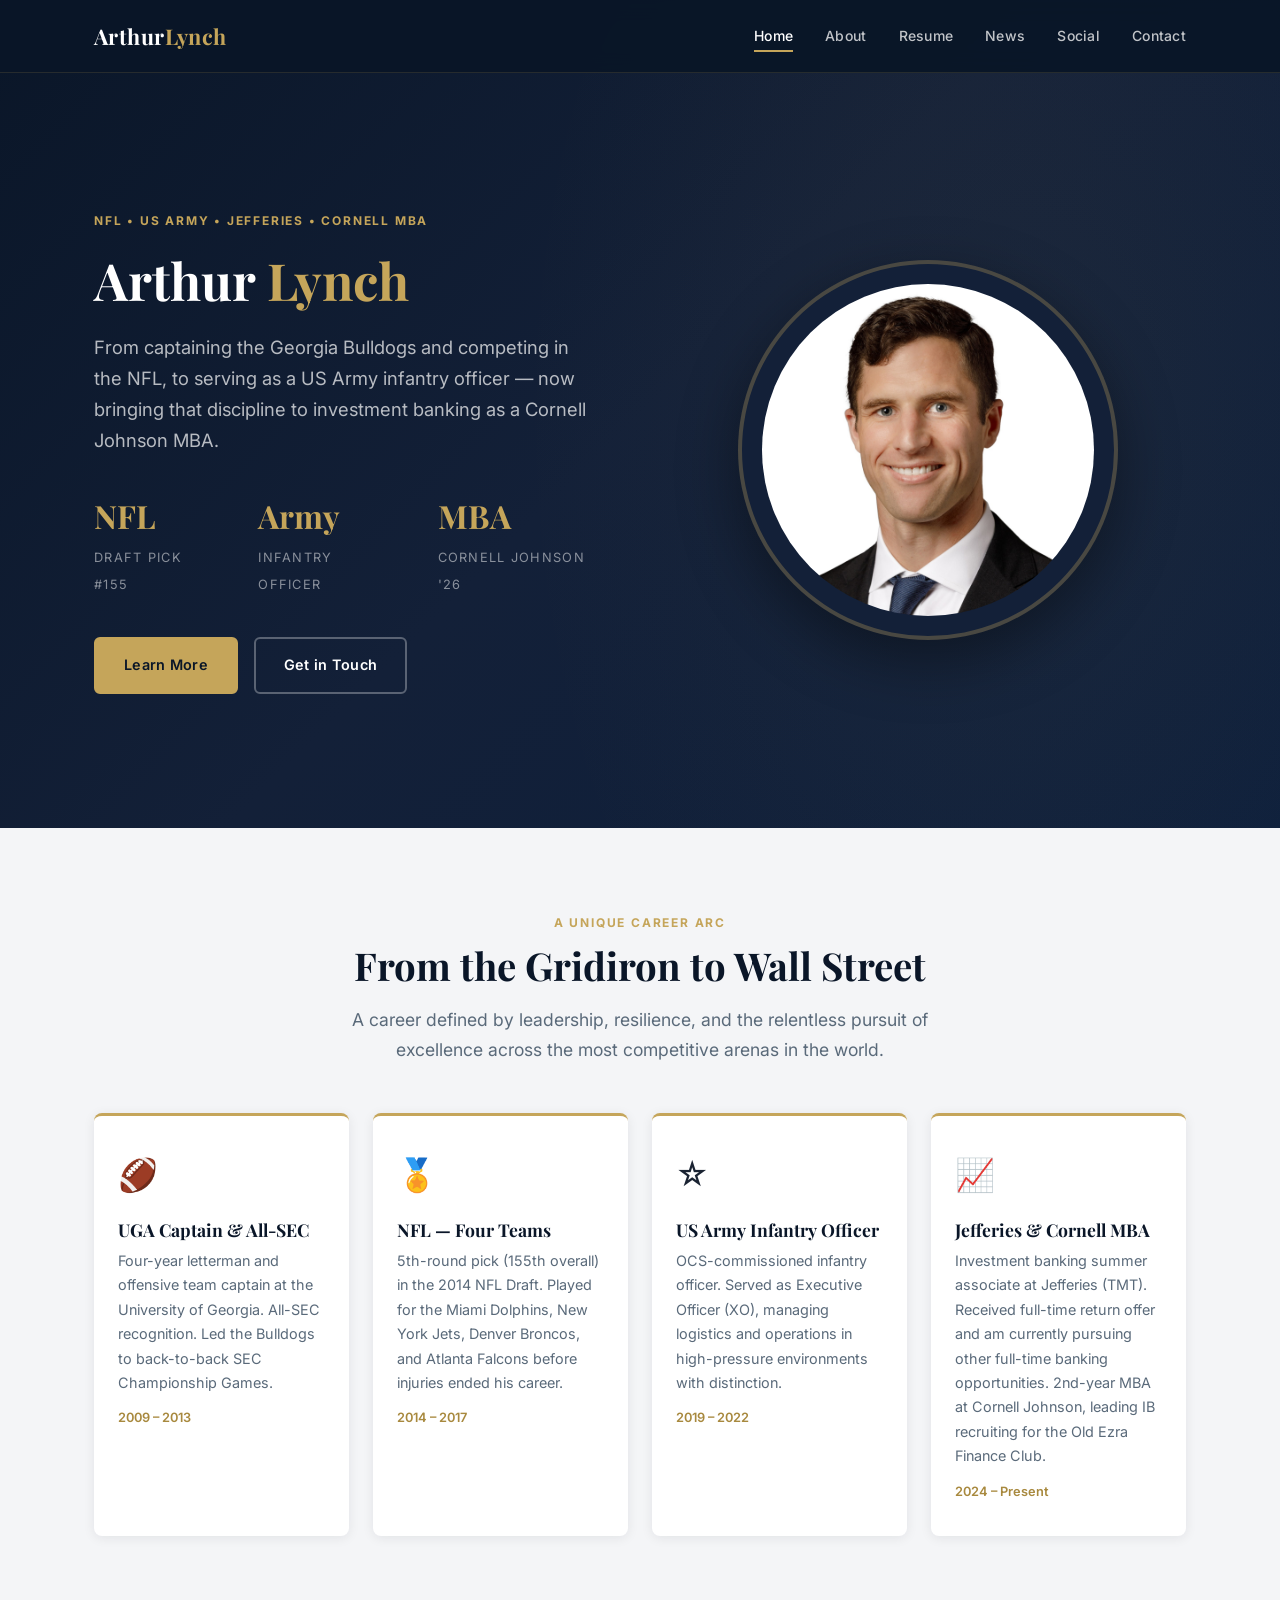
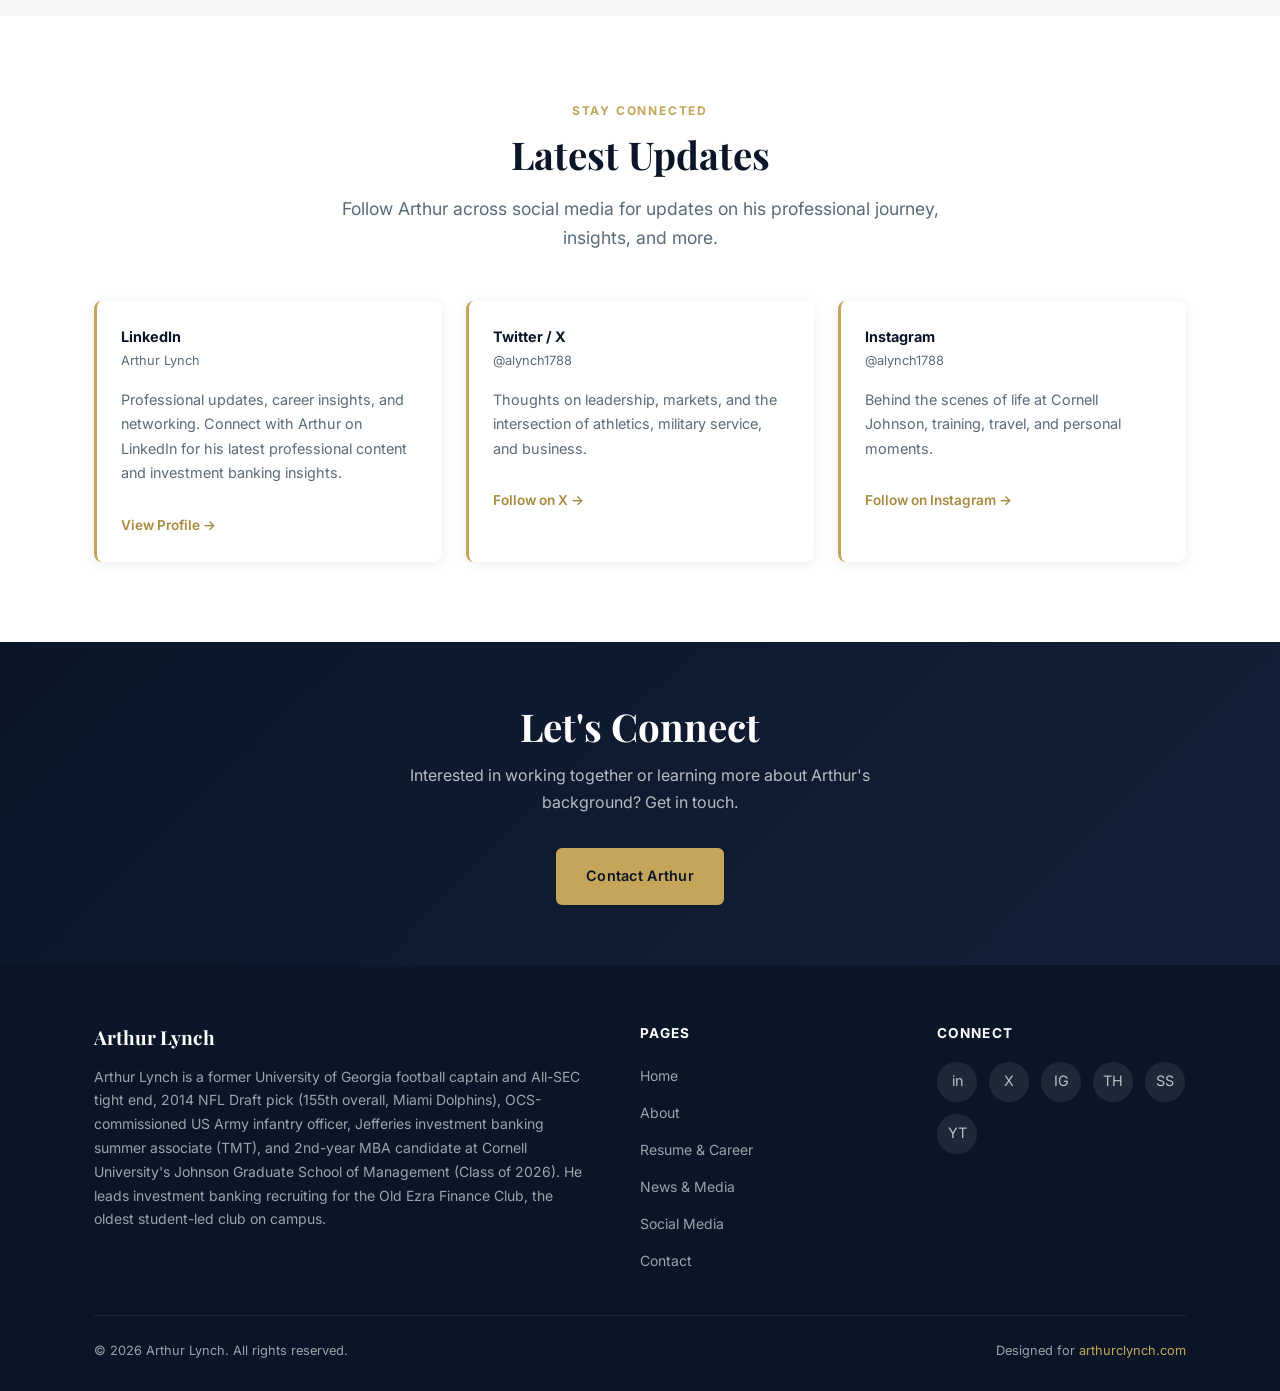
==== index.html @ 010bd0a8 "Update index.html" ====
<!DOCTYPE html>
<html lang="en">
<head>
  <meta charset="UTF-8">
  <meta name="viewport" content="width=device-width, initial-scale=1.0">
  <title>Arthur Lynch — NFL Veteran, US Army Officer, Cornell MBA, Investment Banking</title>
  <meta name="description" content="Arthur Lynch is a former NFL tight end (Dolphins, Jets, Broncos, Falcons), OCS-commissioned US Army infantry officer, Jefferies investment banking associate, and Cornell Johnson MBA (Class of 2026). Explore his career from the SEC to Wall Street.">
  <meta name="keywords" content="Arthur Lynch, Cornell MBA, NFL, Miami Dolphins, Army officer, investment banking, Jefferies, University of Georgia, finance professional, private equity, SEC football">
  <link rel="canonical" href="https://www.arthurclynch.com/">

  <!-- Open Graph -->
  <meta property="og:type" content="website">
  <meta property="og:title" content="Arthur Lynch — NFL Veteran, Army Officer, Cornell MBA, Investment Banking">
  <meta property="og:description" content="Former NFL tight end, US Army infantry officer, Jefferies IB summer associate, and Cornell Johnson MBA candidate. A career defined by leadership, discipline, and relentless drive.">
  <meta property="og:url" content="https://www.arthurclynch.com/">
  <meta property="og:site_name" content="Arthur Lynch">
  <meta property="og:image" content="https://www.arthurclynch.com/images/arthur-lynch-og.jpg">

  <!-- Twitter Card -->
  <meta name="twitter:card" content="summary_large_image">
  <meta name="twitter:site" content="@alynch1788">
  <meta name="twitter:title" content="Arthur Lynch — NFL Veteran, Army Officer, Cornell MBA">
  <meta name="twitter:description" content="Former NFL tight end, US Army infantry officer, and Cornell Johnson MBA candidate.">
  <meta name="twitter:image" content="https://www.arthurclynch.com/images/arthur-lynch-og.jpg">

  <!-- Fonts -->
  <link rel="preconnect" href="https://fonts.googleapis.com">
  <link rel="preconnect" href="https://fonts.gstatic.com" crossorigin>
  <link href="https://fonts.googleapis.com/css2?family=Inter:wght@400;500;600;700&family=Playfair+Display:wght@700&display=swap" rel="stylesheet">

  <link rel="stylesheet" href="css/style.css">

  <!-- Google Analytics (GA4) — Replace G-3816ZEQ27B with actual ID once domain is live -->
  <script async src="https://www.googletagmanager.com/gtag/js?id=G-3816ZEQ27B"></script>
  <script>
    window.dataLayer = window.dataLayer || [];
    function gtag(){dataLayer.push(arguments);}
    gtag('js', new Date());
    gtag('config', 'G-3816ZEQ27B');
  </script>

  <!-- JSON-LD Person Schema -->
  <script type="application/ld+json">
  {
    "@context": "https://schema.org",
    "@type": "Person",
    "name": "Arthur Lynch",
    "url": "https://www.arthurclynch.com",
    "image": "https://www.arthurclynch.com/images/arthur-lynch-headshot.jpg",
    "jobTitle": "Investment Banking Associate, Cornell MBA Candidate",
    "worksFor": {
      "@type": "EducationalOrganization",
      "name": "Cornell University, Johnson Graduate School of Management"
    },
    "alumniOf": [
      {
        "@type": "EducationalOrganization",
        "name": "University of Georgia"
      },
      {
        "@type": "EducationalOrganization",
        "name": "Cornell University, Johnson Graduate School of Management"
      }
    ],
    "description": "Former NFL tight end (Miami Dolphins, New York Jets, Denver Broncos, Atlanta Falcons), OCS-commissioned US Army infantry officer, Jefferies investment banking summer associate, and Cornell Johnson MBA candidate (Class of 2026).",
    "sameAs": [
      "https://www.linkedin.com/in/arthurclynch/",
      "https://x.com/alynch1788",
      "https://www.instagram.com/alynch1788/",
      "https://www.threads.net/@alynch1788",
      "https://substack.com/@arthurlynch",
      "https://medium.com/@arthurlynch",
      "https://www.youtube.com/@arthurlynch3639",
      "https://github.com/lynch-c-arthur",
      "https://about.me/arthurlynch",
      "https://www.reddit.com/user/arthurlynch_"
    ],
    "knowsAbout": ["Investment Banking", "Private Equity", "Leveraged Finance", "TMT", "Leadership", "Finance", "Football", "Military Service"]
  }
  </script>
</head>
<body>

  <!-- Header -->
  <header class="site-header" role="banner">
    <div class="container header-inner">
      <a href="index.html" class="logo" aria-label="Arthur Lynch Home">Arthur<span>Lynch</span></a>
      <nav aria-label="Primary navigation">
        <button class="menu-toggle" aria-label="Toggle menu" aria-expanded="false">
          <span></span><span></span><span></span>
        </button>
        <div class="nav-links">
          <a href="index.html" class="active">Home</a>
          <a href="about.html">About</a>
          <a href="career.html">Resume</a>
          <a href="news.html">News</a>
          <a href="social.html">Social</a>
          <a href="contact.html">Contact</a>
        </div>
      </nav>
    </div>
  </header>

  <!-- Hero Section -->
  <section class="hero" id="hero">
    <div class="container hero-inner">
      <div class="hero-content">
        <span class="section-label">NFL &bull; US Army &bull; Jefferies &bull; Cornell MBA</span>
        <h1>Arthur <span class="highlight">Lynch</span></h1>
        <p class="hero-tagline">From captaining the Georgia Bulldogs and competing in the NFL, to serving as a US Army infantry officer — now bringing that discipline to investment banking as a Cornell Johnson MBA.</p>
        <div class="hero-stats">
          <div>
            <span class="hero-stat-number">NFL</span>
            <span class="hero-stat-label">Draft Pick #155</span>
          </div>
          <div>
            <span class="hero-stat-number">Army</span>
            <span class="hero-stat-label">Infantry Officer</span>
          </div>
          <div>
            <span class="hero-stat-number">MBA</span>
            <span class="hero-stat-label">Cornell Johnson '26</span>
          </div>
        </div>
        <div class="hero-cta">
          <a href="about.html" class="btn btn-primary">Learn More</a>
          <a href="contact.html" class="btn btn-outline">Get in Touch</a>
        </div>
      </div>
      <div class="hero-image-wrapper">
        <img class="hero-headshot" src="images/arthur-lynch-headshot.jpg" alt="Arthur Lynch — NFL veteran, US Army officer, Cornell MBA candidate, investment banking professional" width="380" height="380" loading="eager">
      </div>
    </div>
  </section>

  <!-- Career Arc Section -->
  <section class="section section-alt lazy-section" id="career-arc">
    <div class="container">
      <div class="section-header">
        <span class="section-label">A Unique Career Arc</span>
        <h2 class="section-title">From the Gridiron to Wall Street</h2>
        <p class="section-subtitle">A career defined by leadership, resilience, and the relentless pursuit of excellence across the most competitive arenas in the world.</p>
      </div>
      <div class="career-arc-grid">
        <div class="career-card">
          <div class="career-card-icon" aria-hidden="true">&#127944;</div>
          <h3>UGA Captain &amp; All-SEC</h3>
          <p>Four-year letterman and offensive team captain at the University of Georgia. All-SEC recognition. Led the Bulldogs to back-to-back SEC Championship Games.</p>
          <span class="year">2009 – 2013</span>
        </div>
        <div class="career-card">
          <div class="career-card-icon" aria-hidden="true">&#127941;</div>
          <h3>NFL — Four Teams</h3>
          <p>5th-round pick (155th overall) in the 2014 NFL Draft. Played for the Miami Dolphins, New York Jets, Denver Broncos, and Atlanta Falcons before injuries ended his career.</p>
          <span class="year">2014 – 2017</span>
        </div>
        <div class="career-card">
          <div class="career-card-icon" aria-hidden="true">&#9734;</div>
          <h3>US Army Infantry Officer</h3>
          <p>OCS-commissioned infantry officer. Served as Executive Officer (XO), managing logistics and operations in high-pressure environments with distinction.</p>
          <span class="year">2019 – 2022</span>
        </div>
        <div class="career-card">
          <div class="career-card-icon" aria-hidden="true">&#128200;</div>
          <h3>Jefferies &amp; Cornell MBA</h3>
          <p>Investment banking summer associate at Jefferies (TMT). Received full-time return offer and am currently pursuing other full-time banking opportunities. 2nd-year MBA at Cornell Johnson, leading IB recruiting for the Old Ezra Finance Club.</p>
          <span class="year">2024 – Present</span>
        </div>
      </div>
    </div>
  </section>

  <!-- Social Feed Section -->
  <section class="section lazy-section" id="social-feed">
    <div class="container">
      <div class="section-header">
        <span class="section-label">Stay Connected</span>
        <h2 class="section-title">Latest Updates</h2>
        <p class="section-subtitle">Follow Arthur across social media for updates on his professional journey, insights, and more.</p>
      </div>
      <div class="social-feed-grid">
        <div class="social-card">
          <div class="social-card-header">
            <div>
              <div class="social-card-platform">LinkedIn</div>
              <div class="social-card-handle">Arthur Lynch</div>
            </div>
          </div>
          <p>Professional updates, career insights, and networking. Connect with Arthur on LinkedIn for his latest professional content and investment banking insights.</p>
          <a href="https://www.linkedin.com/in/arthurclynch/" class="follow-link" target="_blank" rel="noopener noreferrer">View Profile &rarr;</a>
        </div>
        <div class="social-card">
          <div class="social-card-header">
            <div>
              <div class="social-card-platform">Twitter / X</div>
              <div class="social-card-handle">@alynch1788</div>
            </div>
          </div>
          <p>Thoughts on leadership, markets, and the intersection of athletics, military service, and business.</p>
          <a href="https://x.com/alynch1788" class="follow-link" target="_blank" rel="noopener noreferrer">Follow on X &rarr;</a>
        </div>
        <div class="social-card">
          <div class="social-card-header">
            <div>
              <div class="social-card-platform">Instagram</div>
              <div class="social-card-handle">@alynch1788</div>
            </div>
          </div>
          <p>Behind the scenes of life at Cornell Johnson, training, travel, and personal moments.</p>
          <a href="https://www.instagram.com/alynch1788/" class="follow-link" target="_blank" rel="noopener noreferrer">Follow on Instagram &rarr;</a>
        </div>
      </div>
    </div>
  </section>

  <!-- CTA Banner -->
  <section class="cta-banner lazy-section">
    <div class="container">
      <h2>Let's Connect</h2>
      <p>Interested in working together or learning more about Arthur's background? Get in touch.</p>
      <a href="contact.html" class="btn btn-primary">Contact Arthur</a>
    </div>
  </section>

  <!-- Footer -->
  <footer class="site-footer" role="contentinfo">
    <div class="container">
      <div class="footer-inner">
        <div class="footer-bio">
          <h3>Arthur Lynch</h3>
          <p>Arthur Lynch is a former University of Georgia football captain and All-SEC tight end, 2014 NFL Draft pick (155th overall, Miami Dolphins), OCS-commissioned US Army infantry officer, Jefferies investment banking summer associate (TMT), and 2nd-year MBA candidate at Cornell University's Johnson Graduate School of Management (Class of 2026). He leads investment banking recruiting for the Old Ezra Finance Club, the oldest student-led club on campus.</p>
        </div>
        <div class="footer-links">
          <h4>Pages</h4>
          <ul>
            <li><a href="index.html">Home</a></li>
            <li><a href="about.html">About</a></li>
            <li><a href="career.html">Resume &amp; Career</a></li>
            <li><a href="news.html">News &amp; Media</a></li>
            <li><a href="social.html">Social Media</a></li>
            <li><a href="contact.html">Contact</a></li>
          </ul>
        </div>
        <div class="footer-social">
          <h4>Connect</h4>
          <div class="social-icons">
            <a href="https://www.linkedin.com/in/arthurclynch/" class="social-icon" aria-label="LinkedIn" target="_blank" rel="noopener noreferrer">in</a>
            <a href="https://x.com/alynch1788" class="social-icon" aria-label="Twitter / X" target="_blank" rel="noopener noreferrer">X</a>
            <a href="https://www.instagram.com/alynch1788/" class="social-icon" aria-label="Instagram" target="_blank" rel="noopener noreferrer">IG</a>
            <a href="https://www.threads.net/@alynch1788" class="social-icon" aria-label="Threads" target="_blank" rel="noopener noreferrer">TH</a>
            <a href="https://substack.com/@arthurlynch" class="social-icon" aria-label="Substack" target="_blank" rel="noopener noreferrer">SS</a>
            <a href="https://www.youtube.com/@arthurlynch3639" class="social-icon" aria-label="YouTube" target="_blank" rel="noopener noreferrer">YT</a>
          </div>
        </div>
      </div>
      <div class="footer-bottom">
        <span>&copy; 2026 Arthur Lynch. All rights reserved.</span>
        <span>Designed for <a href="https://www.arthurclynch.com" style="color:var(--gold)">arthurclynch.com</a></span>
      </div>
    </div>
  </footer>

  <script src="js/main.js" defer></script>
</body>
</html>
---- css/style.css ----
/* ============================================
   Arthur Lynch — Personal Brand Website
   Color Palette: Navy (#0A1628), White (#FFFFFF),
   Gold (#C5A55A), Slate (#3A4A5C), Light Gray (#F4F5F7)
   ============================================ */

/* --- Reset & Base --- */
*, *::before, *::after { box-sizing: border-box; margin: 0; padding: 0; }

:root {
  --navy: #0A1628;
  --navy-light: #132038;
  --white: #FFFFFF;
  --gold: #C5A55A;
  --gold-dark: #A8893E;
  --slate: #3A4A5C;
  --light-gray: #F4F5F7;
  --text: #1A2332;
  --text-light: #5A6A7A;
  --border: #D8DCE2;
  --shadow: 0 2px 12px rgba(10,22,40,0.08);
  --shadow-lg: 0 8px 32px rgba(10,22,40,0.12);
  --radius: 8px;
  --max-width: 1140px;
  --transition: 0.25s ease;
}

html { scroll-behavior: smooth; font-size: 16px; }

body {
  font-family: 'Inter', -apple-system, BlinkMacSystemFont, 'Segoe UI', Roboto, sans-serif;
  color: var(--text);
  background: var(--white);
  line-height: 1.7;
  -webkit-font-smoothing: antialiased;
}

img { max-width: 100%; height: auto; display: block; }
a { color: var(--gold-dark); text-decoration: none; transition: color var(--transition); }
a:hover { color: var(--gold); }
ul, ol { list-style: none; }

.container { width: 100%; max-width: var(--max-width); margin: 0 auto; padding: 0 24px; }

/* --- Typography --- */
h1, h2, h3, h4, h5, h6 {
  font-family: 'Playfair Display', Georgia, serif;
  color: var(--navy);
  line-height: 1.25;
  font-weight: 700;
}
h1 { font-size: clamp(2rem, 5vw, 3.2rem); }
h2 { font-size: clamp(1.6rem, 3.5vw, 2.4rem); }
h3 { font-size: clamp(1.2rem, 2.5vw, 1.6rem); }
h4 { font-size: 1.15rem; }

p { margin-bottom: 1rem; }

.section-label {
  display: inline-block;
  font-family: 'Inter', sans-serif;
  font-size: 0.75rem;
  font-weight: 700;
  letter-spacing: 0.15em;
  text-transform: uppercase;
  color: var(--gold);
  margin-bottom: 0.5rem;
}

.section-title { margin-bottom: 1rem; }
.section-subtitle { color: var(--text-light); font-size: 1.1rem; max-width: 620px; margin-bottom: 2.5rem; }

/* --- Header / Navigation --- */
.site-header {
  position: fixed;
  top: 0; left: 0; right: 0;
  z-index: 1000;
  background: rgba(10,22,40,0.97);
  backdrop-filter: blur(10px);
  border-bottom: 1px solid rgba(197,165,90,0.15);
  transition: box-shadow var(--transition);
}
.site-header.scrolled { box-shadow: 0 4px 20px rgba(0,0,0,0.3); }

.header-inner {
  display: flex;
  align-items: center;
  justify-content: space-between;
  height: 72px;
}

.logo {
  font-family: 'Playfair Display', Georgia, serif;
  font-size: 1.35rem;
  font-weight: 700;
  color: var(--white);
  letter-spacing: 0.02em;
}
.logo span { color: var(--gold); }

.nav-links { display: flex; gap: 32px; align-items: center; }
.nav-links a {
  font-size: 0.875rem;
  font-weight: 500;
  color: rgba(255,255,255,0.75);
  letter-spacing: 0.02em;
  transition: color var(--transition);
  position: relative;
}
.nav-links a::after {
  content: '';
  position: absolute;
  bottom: -4px; left: 0;
  width: 0; height: 2px;
  background: var(--gold);
  transition: width var(--transition);
}
.nav-links a:hover, .nav-links a.active { color: var(--white); }
.nav-links a:hover::after, .nav-links a.active::after { width: 100%; }

/* Mobile menu toggle */
.menu-toggle {
  display: none;
  flex-direction: column;
  gap: 5px;
  background: none;
  border: none;
  cursor: pointer;
  padding: 4px;
}
.menu-toggle span {
  display: block;
  width: 24px; height: 2px;
  background: var(--white);
  transition: var(--transition);
}

/* --- Hero --- */
.hero {
  position: relative;
  min-height: 92vh;
  display: flex;
  align-items: center;
  background: linear-gradient(135deg, var(--navy) 0%, var(--navy-light) 50%, #0D1F3C 100%);
  overflow: hidden;
  padding-top: 72px;
}
.hero::before {
  content: '';
  position: absolute;
  top: -50%; right: -20%;
  width: 80%; height: 200%;
  background: radial-gradient(ellipse, rgba(197,165,90,0.06) 0%, transparent 70%);
  pointer-events: none;
}

.hero-inner {
  display: grid;
  grid-template-columns: 1fr 1fr;
  gap: 60px;
  align-items: center;
  position: relative;
  z-index: 1;
}

.hero-content { color: var(--white); }
.hero-content .section-label { color: var(--gold); margin-bottom: 1rem; }
.hero-content h1 { color: var(--white); margin-bottom: 1.25rem; }
.hero-content h1 .highlight { color: var(--gold); }
.hero-tagline {
  font-size: 1.15rem;
  color: rgba(255,255,255,0.7);
  margin-bottom: 2rem;
  max-width: 500px;
  line-height: 1.7;
}

.hero-stats {
  display: flex;
  gap: 40px;
  margin-bottom: 2.5rem;
}
.hero-stat-number {
  font-family: 'Playfair Display', Georgia, serif;
  font-size: 2rem;
  font-weight: 700;
  color: var(--gold);
  display: block;
}
.hero-stat-label {
  font-size: 0.8rem;
  color: rgba(255,255,255,0.5);
  text-transform: uppercase;
  letter-spacing: 0.1em;
}

.hero-cta { display: flex; gap: 16px; flex-wrap: wrap; }

.hero-image-wrapper {
  display: flex;
  justify-content: center;
  align-items: center;
}
.hero-headshot {
  width: 380px; height: 380px;
  border-radius: 50%;
  object-fit: cover;
  border: 4px solid rgba(197,165,90,0.3);
  box-shadow: 0 20px 60px rgba(0,0,0,0.4);
  background: var(--navy-light);
  display: flex;
  align-items: center;
  justify-content: center;
  color: rgba(255,255,255,0.2);
  font-size: 0.875rem;
  text-align: center;
  padding: 20px;
}

/* --- Buttons --- */
.btn {
  display: inline-flex;
  align-items: center;
  gap: 8px;
  padding: 14px 28px;
  font-size: 0.9rem;
  font-weight: 600;
  border-radius: 6px;
  border: 2px solid transparent;
  cursor: pointer;
  transition: all var(--transition);
  font-family: 'Inter', sans-serif;
  letter-spacing: 0.02em;
}
.btn-primary {
  background: var(--gold);
  color: var(--navy);
  border-color: var(--gold);
}
.btn-primary:hover {
  background: var(--gold-dark);
  border-color: var(--gold-dark);
  color: var(--navy);
}
.btn-outline {
  background: transparent;
  color: var(--white);
  border-color: rgba(255,255,255,0.3);
}
.btn-outline:hover {
  border-color: var(--gold);
  color: var(--gold);
}
.btn-dark {
  background: var(--navy);
  color: var(--white);
  border-color: var(--navy);
}
.btn-dark:hover {
  background: var(--navy-light);
  border-color: var(--gold);
}

/* --- Sections --- */
.section {
  padding: 80px 0;
}
.section-alt {
  background: var(--light-gray);
}
.section-dark {
  background: var(--navy);
  color: var(--white);
}
.section-dark h2, .section-dark h3 { color: var(--white); }
.section-dark .section-subtitle { color: rgba(255,255,255,0.6); }

.section-header {
  text-align: center;
  margin-bottom: 3rem;
}
.section-header .section-subtitle { margin-left: auto; margin-right: auto; }

/* --- Career Arc (Home) --- */
.career-arc-grid {
  display: grid;
  grid-template-columns: repeat(auto-fit, minmax(240px, 1fr));
  gap: 24px;
}
.career-card {
  background: var(--white);
  border-radius: var(--radius);
  padding: 32px 24px;
  box-shadow: var(--shadow);
  border-top: 3px solid var(--gold);
  transition: transform var(--transition), box-shadow var(--transition);
}
.career-card:hover {
  transform: translateY(-4px);
  box-shadow: var(--shadow-lg);
}
.career-card-icon {
  font-size: 2rem;
  margin-bottom: 1rem;
}
.career-card h3 { font-size: 1.1rem; margin-bottom: 0.5rem; }
.career-card p { color: var(--text-light); font-size: 0.9rem; margin-bottom: 0.5rem; }
.career-card .year { font-size: 0.8rem; color: var(--gold-dark); font-weight: 600; }

/* --- Social Feed (Home) --- */
.social-feed-grid {
  display: grid;
  grid-template-columns: repeat(auto-fit, minmax(320px, 1fr));
  gap: 24px;
}
.social-card {
  background: var(--white);
  border-radius: var(--radius);
  padding: 24px;
  box-shadow: var(--shadow);
  border-left: 3px solid var(--gold);
}
.social-card-header {
  display: flex;
  align-items: center;
  gap: 12px;
  margin-bottom: 1rem;
}
.social-card-platform {
  font-weight: 700;
  font-size: 0.9rem;
  color: var(--navy);
}
.social-card-handle {
  font-size: 0.8rem;
  color: var(--text-light);
}
.social-card p {
  font-size: 0.9rem;
  color: var(--text-light);
}
.social-card .follow-link {
  display: inline-block;
  margin-top: 0.75rem;
  font-size: 0.85rem;
  font-weight: 600;
  color: var(--gold-dark);
}

/* --- About Page --- */
.about-hero {
  padding: 140px 0 60px;
  background: linear-gradient(135deg, var(--navy), var(--navy-light));
  color: var(--white);
}
.about-hero h1 { color: var(--white); margin-bottom: 1rem; }
.about-hero p { color: rgba(255,255,255,0.7); font-size: 1.1rem; max-width: 600px; }

.bio-section { padding: 60px 0; border-bottom: 1px solid var(--border); }
.bio-section:last-child { border-bottom: none; }
.bio-section h2 { margin-bottom: 0.5rem; }
.bio-section .chapter-period {
  color: var(--gold-dark);
  font-weight: 600;
  font-size: 0.9rem;
  margin-bottom: 1.5rem;
}
.bio-section p { color: var(--text-light); max-width: 760px; }

.about-sidebar {
  position: sticky;
  top: 96px;
}
.about-sidebar h4 { margin-bottom: 1rem; font-size: 1rem; }
.about-sidebar ul { display: flex; flex-direction: column; gap: 8px; }
.about-sidebar a {
  display: block;
  padding: 8px 16px;
  border-left: 2px solid var(--border);
  font-size: 0.875rem;
  color: var(--text-light);
  transition: all var(--transition);
}
.about-sidebar a:hover, .about-sidebar a.active {
  color: var(--gold-dark);
  border-left-color: var(--gold);
}

.about-layout {
  display: grid;
  grid-template-columns: 200px 1fr;
  gap: 60px;
  align-items: start;
}

/* --- Resume / Career Page --- */
.timeline {
  position: relative;
  padding: 20px 0;
}
.timeline::before {
  content: '';
  position: absolute;
  left: 50%;
  transform: translateX(-50%);
  top: 0; bottom: 0;
  width: 2px;
  background: var(--border);
}
.timeline-item {
  display: flex;
  align-items: flex-start;
  margin-bottom: 48px;
  position: relative;
}
.timeline-item:nth-child(odd) { flex-direction: row; }
.timeline-item:nth-child(even) { flex-direction: row-reverse; }
.timeline-content {
  width: 45%;
  background: var(--white);
  padding: 28px;
  border-radius: var(--radius);
  box-shadow: var(--shadow);
  position: relative;
}
.timeline-item:nth-child(odd) .timeline-content { margin-right: auto; text-align: right; }
.timeline-item:nth-child(even) .timeline-content { margin-left: auto; text-align: left; }

.timeline-dot {
  position: absolute;
  left: 50%;
  transform: translateX(-50%);
  width: 16px; height: 16px;
  border-radius: 50%;
  background: var(--gold);
  border: 3px solid var(--white);
  box-shadow: 0 0 0 3px var(--gold);
  z-index: 2;
}
.timeline-date {
  font-size: 0.8rem;
  font-weight: 700;
  color: var(--gold-dark);
  text-transform: uppercase;
  letter-spacing: 0.08em;
  margin-bottom: 0.5rem;
}
.timeline-content h3 { margin-bottom: 0.25rem; font-size: 1.1rem; }
.timeline-content h4 {
  font-family: 'Inter', sans-serif;
  color: var(--text-light);
  font-weight: 500;
  font-size: 0.9rem;
  margin-bottom: 0.75rem;
}
.timeline-content p { font-size: 0.875rem; color: var(--text-light); margin-bottom: 0; }

/* Skills grid */
.skills-grid {
  display: grid;
  grid-template-columns: repeat(auto-fit, minmax(200px, 1fr));
  gap: 16px;
}
.skill-tag {
  background: var(--light-gray);
  padding: 12px 20px;
  border-radius: 6px;
  font-size: 0.875rem;
  font-weight: 500;
  color: var(--navy);
  text-align: center;
  border: 1px solid var(--border);
}

/* --- News / Media Page --- */
.articles-grid {
  display: grid;
  grid-template-columns: repeat(auto-fit, minmax(340px, 1fr));
  gap: 28px;
}
.article-card {
  background: var(--white);
  border-radius: var(--radius);
  overflow: hidden;
  box-shadow: var(--shadow);
  transition: transform var(--transition), box-shadow var(--transition);
}
.article-card:hover {
  transform: translateY(-4px);
  box-shadow: var(--shadow-lg);
}
.article-card-image {
  height: 200px;
  background: var(--light-gray);
  display: flex;
  align-items: center;
  justify-content: center;
  color: var(--text-light);
  font-size: 0.875rem;
}
.article-card-body { padding: 24px; }
.article-card-meta {
  display: flex;
  align-items: center;
  gap: 12px;
  margin-bottom: 0.75rem;
}
.article-card-category {
  font-size: 0.7rem;
  font-weight: 700;
  letter-spacing: 0.1em;
  text-transform: uppercase;
  color: var(--gold-dark);
}
.article-card-date {
  font-size: 0.8rem;
  color: var(--text-light);
}
.article-card h3 { font-size: 1.15rem; margin-bottom: 0.5rem; }
.article-card h3 a { color: var(--navy); }
.article-card h3 a:hover { color: var(--gold-dark); }
.article-card p { font-size: 0.875rem; color: var(--text-light); margin-bottom: 0; }

/* --- Social Media Page --- */
.social-embed-grid {
  display: grid;
  grid-template-columns: repeat(auto-fit, minmax(360px, 1fr));
  gap: 32px;
}
.social-embed-card {
  background: var(--white);
  border-radius: var(--radius);
  padding: 28px;
  box-shadow: var(--shadow);
}
.social-embed-card h3 {
  font-size: 1.1rem;
  margin-bottom: 0.5rem;
  display: flex;
  align-items: center;
  gap: 10px;
}
.social-embed-card .embed-placeholder {
  background: var(--light-gray);
  border-radius: 6px;
  padding: 40px;
  text-align: center;
  color: var(--text-light);
  font-size: 0.9rem;
  margin: 1rem 0;
  min-height: 300px;
  display: flex;
  align-items: center;
  justify-content: center;
}
.follow-btn {
  display: inline-flex;
  align-items: center;
  gap: 8px;
  padding: 10px 20px;
  background: var(--navy);
  color: var(--white);
  border-radius: 6px;
  font-size: 0.85rem;
  font-weight: 600;
  transition: background var(--transition);
}
.follow-btn:hover { background: var(--gold-dark); color: var(--white); }

/* --- Contact Page --- */
.contact-grid {
  display: grid;
  grid-template-columns: 1fr 1fr;
  gap: 48px;
  align-items: start;
}
.contact-form { display: flex; flex-direction: column; gap: 20px; }
.form-group { display: flex; flex-direction: column; gap: 6px; }
.form-group label {
  font-size: 0.85rem;
  font-weight: 600;
  color: var(--navy);
}
.form-group input,
.form-group textarea,
.form-group select {
  padding: 12px 16px;
  border: 1px solid var(--border);
  border-radius: 6px;
  font-size: 0.9rem;
  font-family: 'Inter', sans-serif;
  color: var(--text);
  transition: border-color var(--transition);
  background: var(--white);
}
.form-group input:focus,
.form-group textarea:focus,
.form-group select:focus {
  outline: none;
  border-color: var(--gold);
}
.form-group textarea { resize: vertical; min-height: 140px; }

.contact-info h3 { margin-bottom: 1.5rem; }
.contact-detail {
  display: flex;
  align-items: flex-start;
  gap: 16px;
  margin-bottom: 1.5rem;
}
.contact-detail-icon {
  width: 44px; height: 44px;
  background: var(--light-gray);
  border-radius: 50%;
  display: flex;
  align-items: center;
  justify-content: center;
  flex-shrink: 0;
  font-size: 1.1rem;
}
.contact-detail h4 {
  font-family: 'Inter', sans-serif;
  font-size: 0.9rem;
  font-weight: 600;
  margin-bottom: 2px;
}
.contact-detail p { font-size: 0.875rem; color: var(--text-light); margin-bottom: 0; }

/* --- Footer --- */
.site-footer {
  background: var(--navy);
  color: rgba(255,255,255,0.6);
  padding: 60px 0 30px;
}
.footer-inner {
  display: grid;
  grid-template-columns: 2fr 1fr 1fr;
  gap: 48px;
  margin-bottom: 40px;
}
.footer-bio h3 {
  color: var(--white);
  font-size: 1.2rem;
  margin-bottom: 1rem;
}
.footer-bio p {
  font-size: 0.875rem;
  line-height: 1.7;
  margin-bottom: 1rem;
}
.footer-links h4, .footer-social h4 {
  color: var(--white);
  font-family: 'Inter', sans-serif;
  font-size: 0.85rem;
  font-weight: 700;
  text-transform: uppercase;
  letter-spacing: 0.1em;
  margin-bottom: 1.25rem;
}
.footer-links ul { display: flex; flex-direction: column; gap: 10px; }
.footer-links a {
  font-size: 0.875rem;
  color: rgba(255,255,255,0.6);
}
.footer-links a:hover { color: var(--gold); }

.social-icons { display: flex; gap: 12px; flex-wrap: wrap; }
.social-icon {
  display: inline-flex;
  align-items: center;
  justify-content: center;
  width: 40px; height: 40px;
  border-radius: 50%;
  background: rgba(255,255,255,0.08);
  color: rgba(255,255,255,0.7);
  font-size: 0.9rem;
  transition: all var(--transition);
}
.social-icon:hover {
  background: var(--gold);
  color: var(--navy);
}

.footer-bottom {
  border-top: 1px solid rgba(255,255,255,0.08);
  padding-top: 24px;
  display: flex;
  justify-content: space-between;
  align-items: center;
  font-size: 0.8rem;
}

/* --- Page Heroes (reusable) --- */
.page-hero {
  padding: 140px 0 60px;
  background: linear-gradient(135deg, var(--navy), var(--navy-light));
  color: var(--white);
}
.page-hero h1 { color: var(--white); margin-bottom: 1rem; }
.page-hero p { color: rgba(255,255,255,0.7); font-size: 1.1rem; max-width: 600px; }

/* --- CTA Banner --- */
.cta-banner {
  background: linear-gradient(135deg, var(--navy), var(--navy-light));
  padding: 60px 0;
  text-align: center;
  color: var(--white);
}
.cta-banner h2 { color: var(--white); margin-bottom: 0.75rem; }
.cta-banner p { color: rgba(255,255,255,0.7); margin-bottom: 2rem; max-width: 500px; margin-left: auto; margin-right: auto; }

/* --- Utility --- */
.text-center { text-align: center; }
.mt-2 { margin-top: 2rem; }
.mb-2 { margin-bottom: 2rem; }

/* --- Responsive --- */
@media (max-width: 968px) {
  .hero-inner { grid-template-columns: 1fr; text-align: center; }
  .hero-tagline { margin-left: auto; margin-right: auto; }
  .hero-stats { justify-content: center; }
  .hero-cta { justify-content: center; }
  .hero-image-wrapper { order: -1; }
  .hero-headshot { width: 260px; height: 260px; }

  .about-layout { grid-template-columns: 1fr; }
  .about-sidebar { position: static; }
  .about-sidebar ul { flex-direction: row; flex-wrap: wrap; }

  .timeline::before { left: 20px; }
  .timeline-item, .timeline-item:nth-child(even) { flex-direction: column; padding-left: 50px; }
  .timeline-dot { left: 20px; }
  .timeline-content, .timeline-item:nth-child(odd) .timeline-content, .timeline-item:nth-child(even) .timeline-content {
    width: 100%; text-align: left; margin: 0;
  }

  .contact-grid { grid-template-columns: 1fr; }
  .footer-inner { grid-template-columns: 1fr; gap: 32px; }
  .footer-bottom { flex-direction: column; gap: 8px; text-align: center; }
}

@media (max-width: 768px) {
  .nav-links {
    display: none;
    position: absolute;
    top: 72px; left: 0; right: 0;
    background: var(--navy);
    flex-direction: column;
    padding: 24px;
    gap: 16px;
    border-top: 1px solid rgba(197,165,90,0.15);
  }
  .nav-links.open { display: flex; }
  .menu-toggle { display: flex; }

  .section { padding: 60px 0; }
  .hero { min-height: 80vh; }
  .hero-stats { gap: 24px; }

  .articles-grid { grid-template-columns: 1fr; }
  .social-embed-grid { grid-template-columns: 1fr; }
  .social-feed-grid { grid-template-columns: 1fr; }
}

/* --- Print --- */
@media print {
  .site-header, .site-footer, .menu-toggle, .cta-banner { display: none; }
  .hero { min-height: auto; padding: 40px 0; }
  body { font-size: 12pt; color: #000; }
  a { color: #000; }
}

/* --- News Article List (compact listing) --- */
.news-category { margin-bottom: 3rem; }
.news-category h3 {
  font-size: 1.2rem;
  margin-bottom: 1rem;
  padding-bottom: 0.5rem;
  border-bottom: 2px solid var(--gold);
  display: inline-block;
}
.article-list { display: flex; flex-direction: column; gap: 12px; }
.article-list-item {
  display: flex;
  align-items: baseline;
  gap: 16px;
  padding: 12px 16px;
  background: var(--white);
  border-radius: 6px;
  border-left: 3px solid var(--gold);
  box-shadow: var(--shadow);
  transition: transform var(--transition), box-shadow var(--transition);
}
.article-list-item:hover {
  transform: translateX(4px);
  box-shadow: var(--shadow-lg);
}
.article-list-item .source {
  font-size: 0.7rem;
  font-weight: 700;
  text-transform: uppercase;
  letter-spacing: 0.08em;
  color: var(--gold-dark);
  flex-shrink: 0;
  min-width: 120px;
}
.article-list-item a {
  font-size: 0.9rem;
  font-weight: 500;
  color: var(--navy);
  line-height: 1.4;
}
.article-list-item a:hover { color: var(--gold-dark); }

@media (max-width: 768px) {
  .article-list-item { flex-direction: column; gap: 4px; }
  .article-list-item .source { min-width: auto; }
}

/* --- Lazy load fade-in --- */
.lazy-section {
  opacity: 0;
  transform: translateY(20px);
  transition: opacity 0.6s ease, transform 0.6s ease;
}
.lazy-section.visible {
  opacity: 1;
  transform: translateY(0);
}
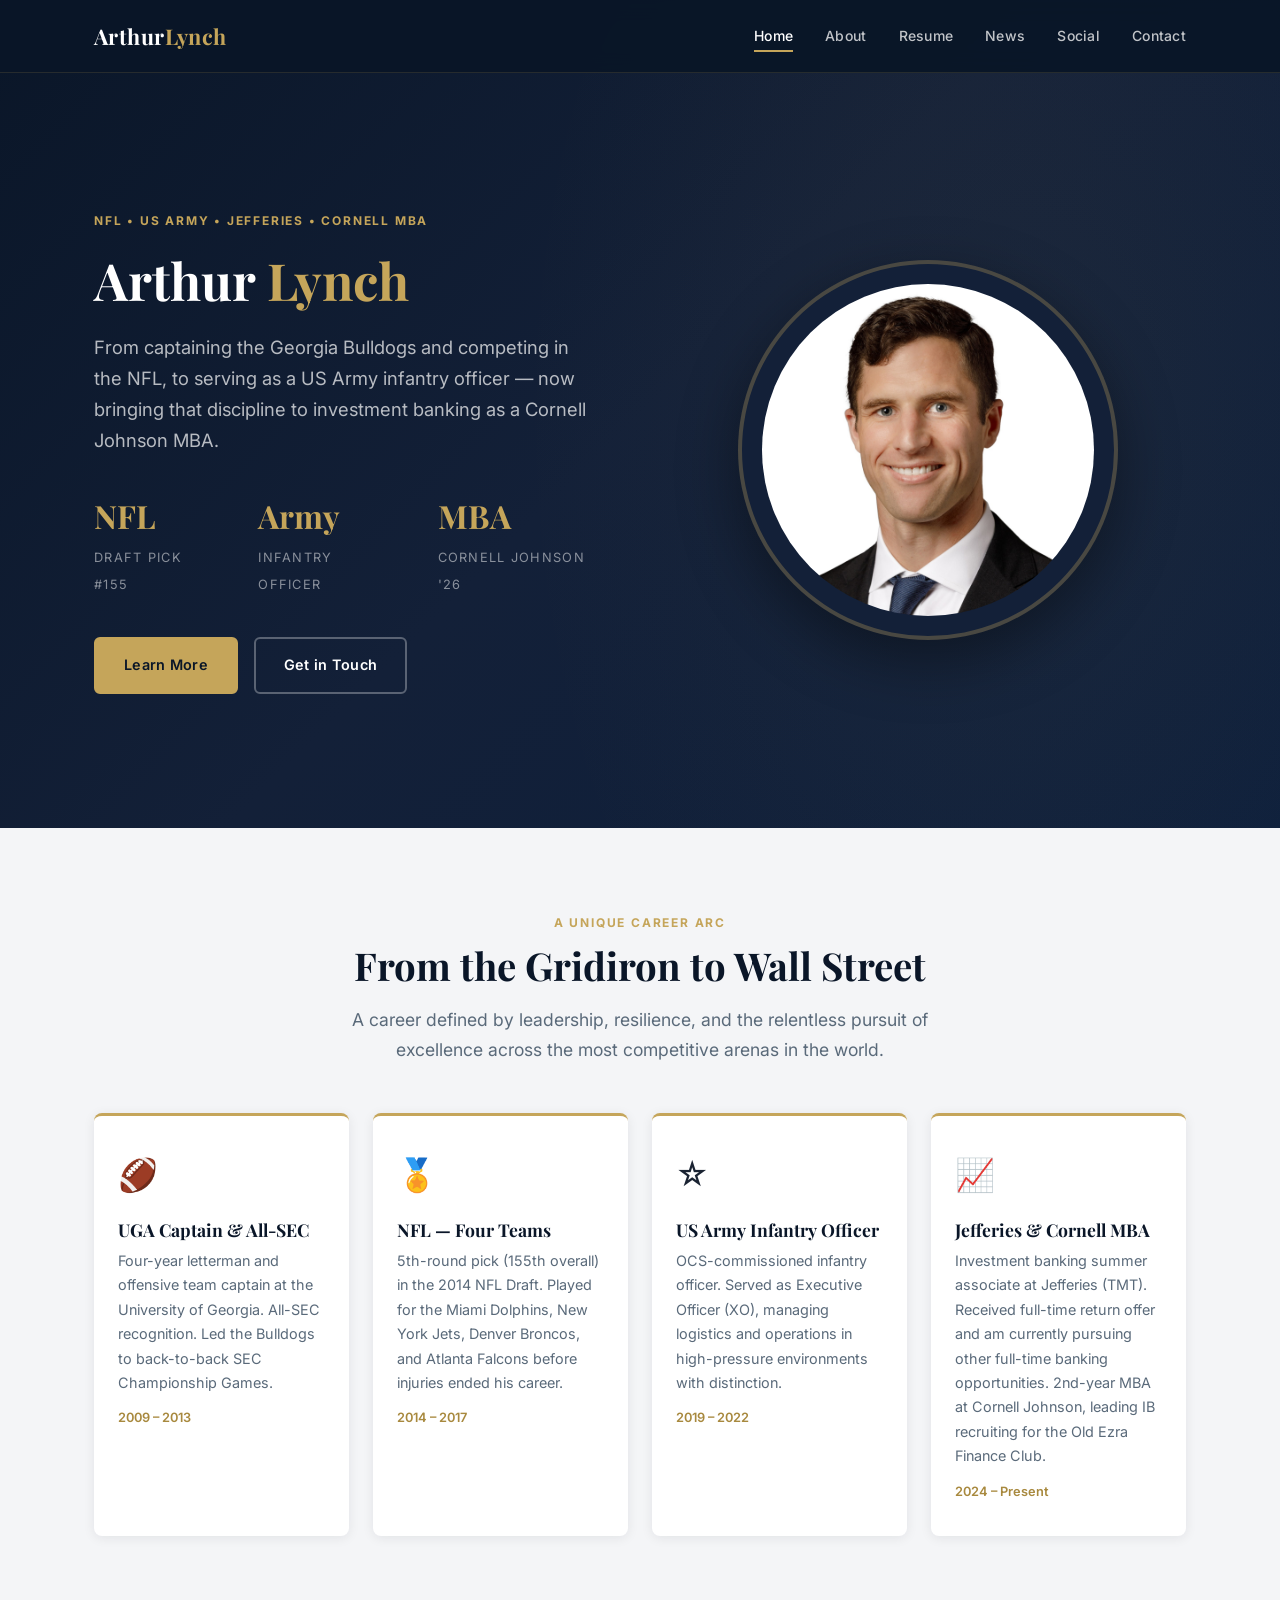
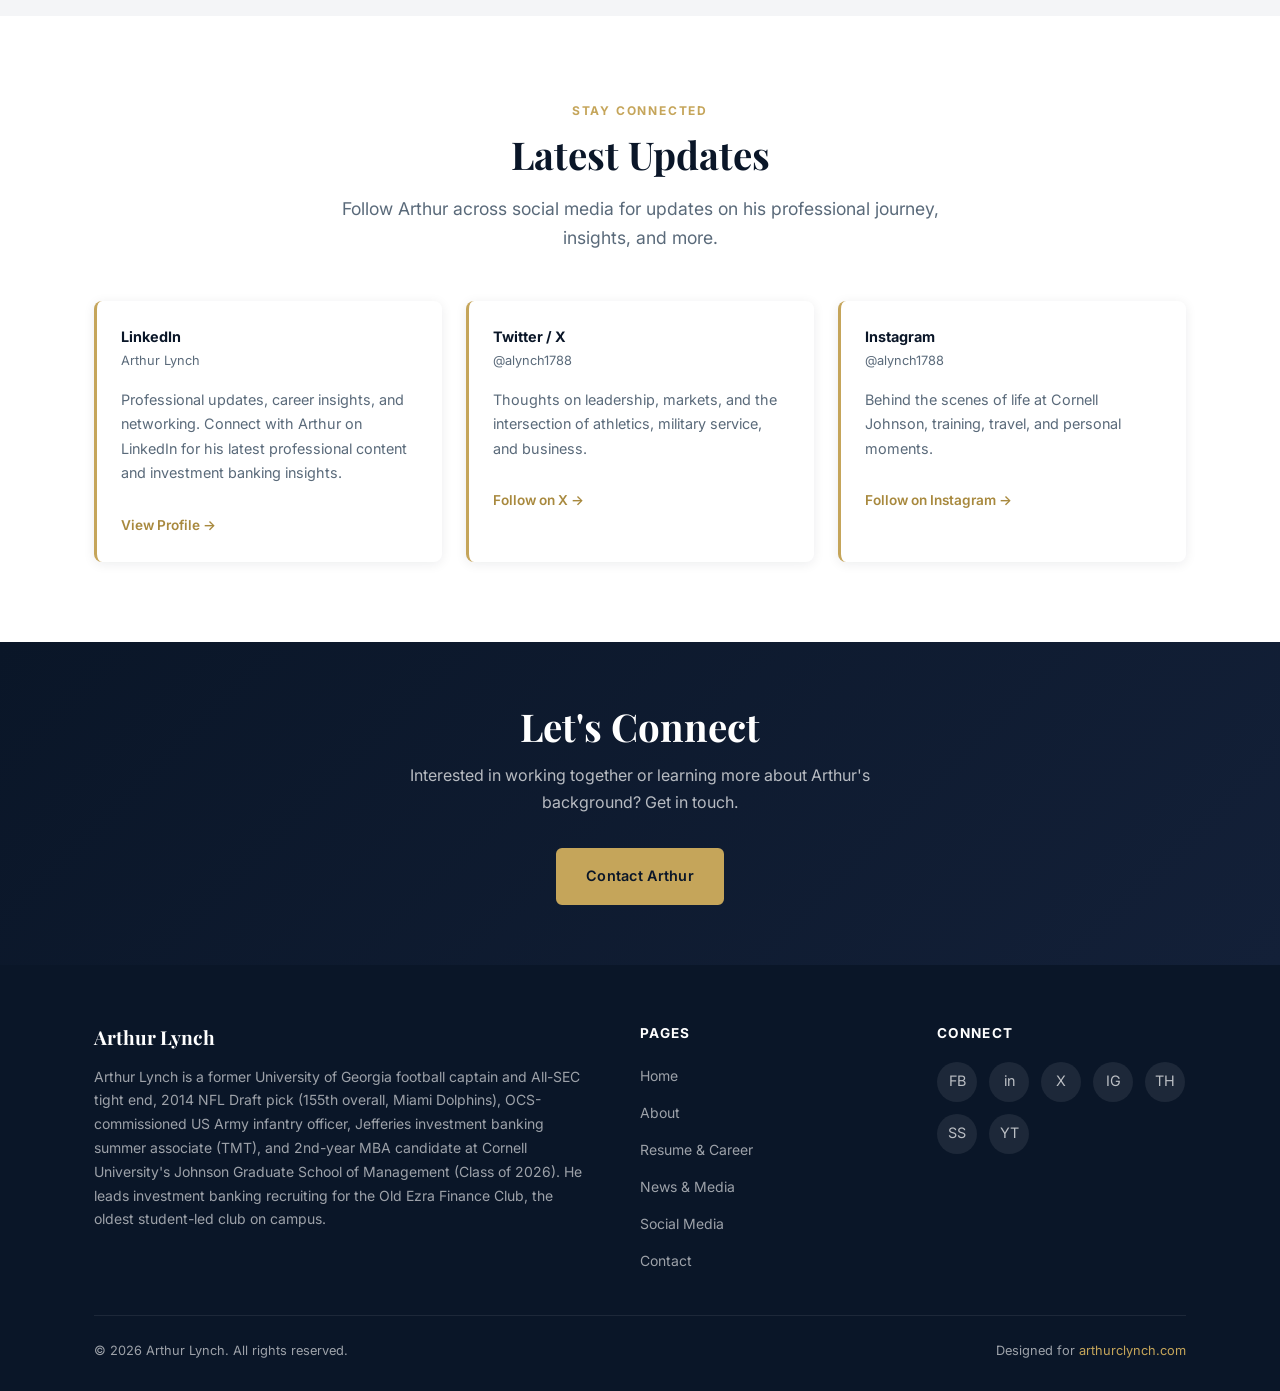
==== commit 0abaa235: "Add Facebook profile link across entire site - Add Facebook embed card on social.html - Add Facebook" ====
--- a/index.html
+++ b/index.html
@@ -244,6 +244,7 @@
         <div class="footer-social">
           <h4>Connect</h4>
           <div class="social-icons">
+            <a href="https://www.facebook.com/ArthurCLynch/" class="social-icon" aria-label="Facebook" target="_blank" rel="noopener noreferrer">FB</a>
             <a href="https://www.linkedin.com/in/arthurclynch/" class="social-icon" aria-label="LinkedIn" target="_blank" rel="noopener noreferrer">in</a>
             <a href="https://x.com/alynch1788" class="social-icon" aria-label="Twitter / X" target="_blank" rel="noopener noreferrer">X</a>
             <a href="https://www.instagram.com/alynch1788/" class="social-icon" aria-label="Instagram" target="_blank" rel="noopener noreferrer">IG</a>
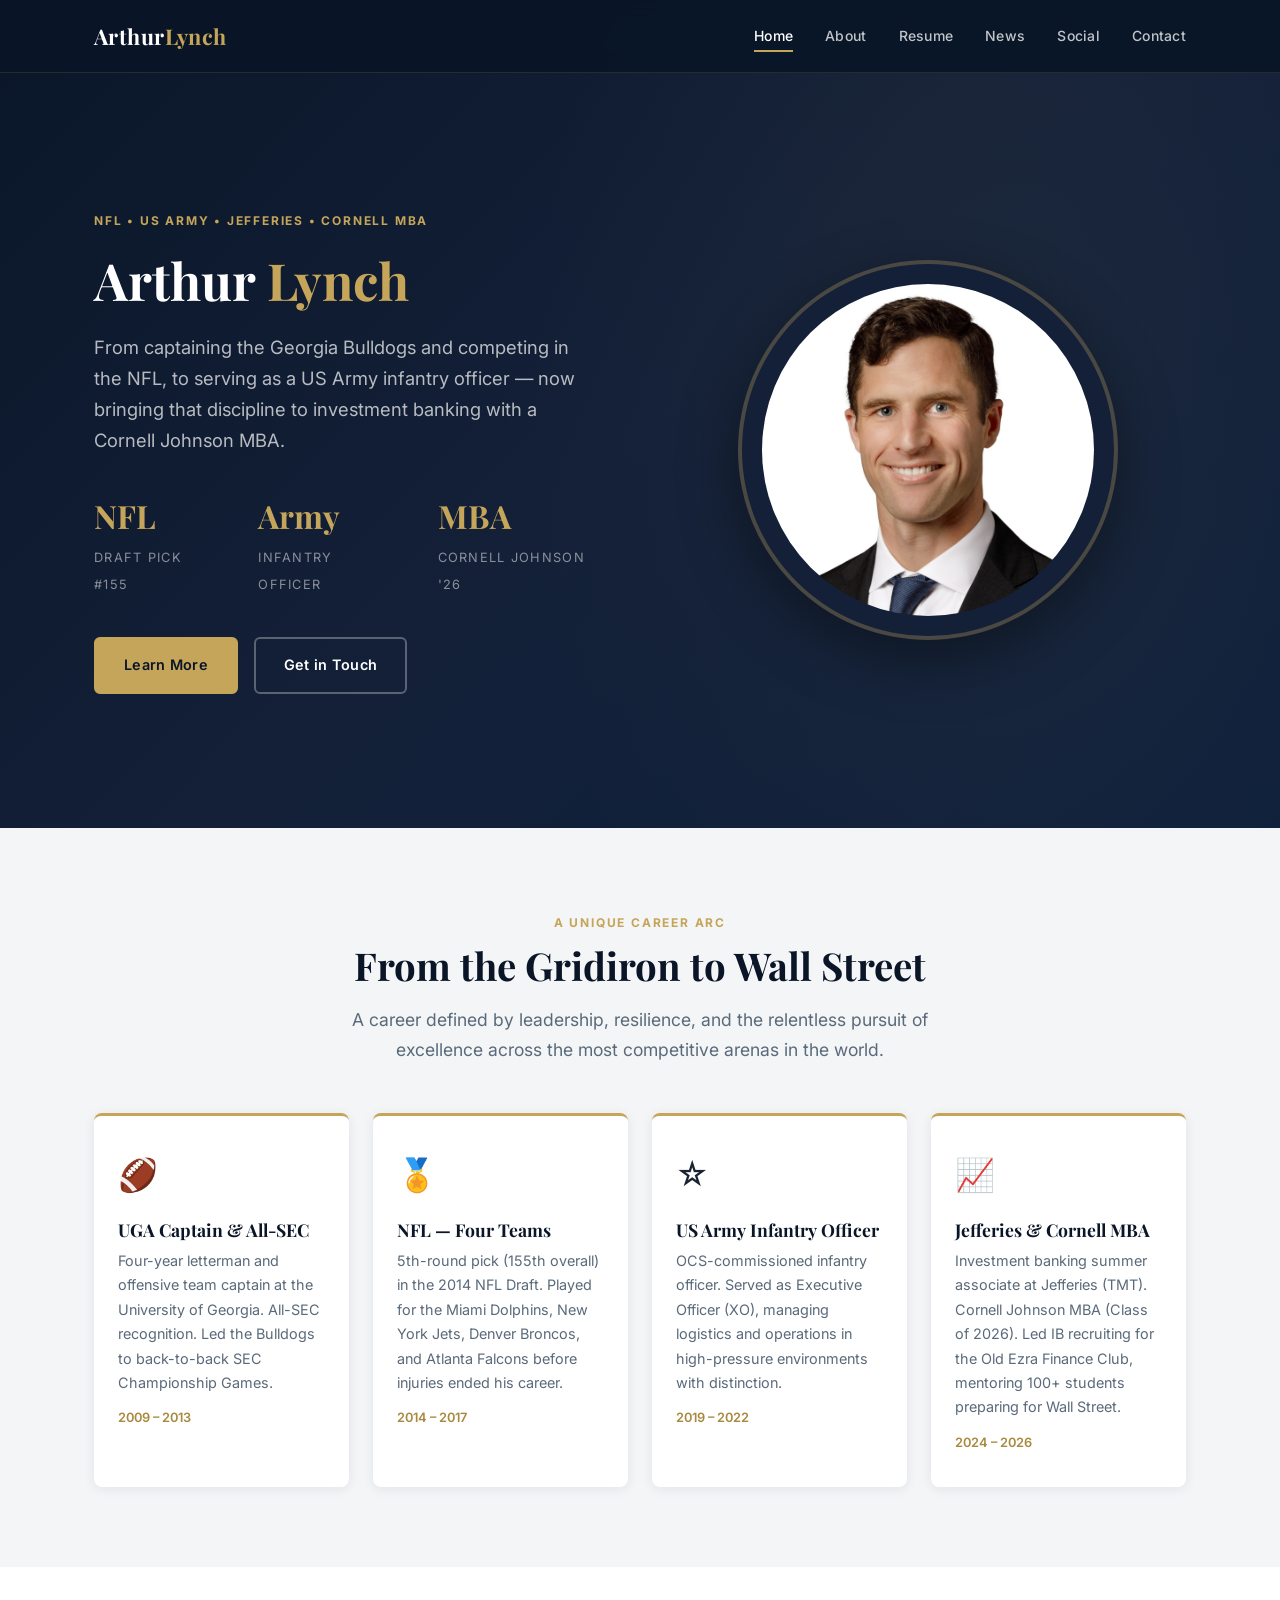
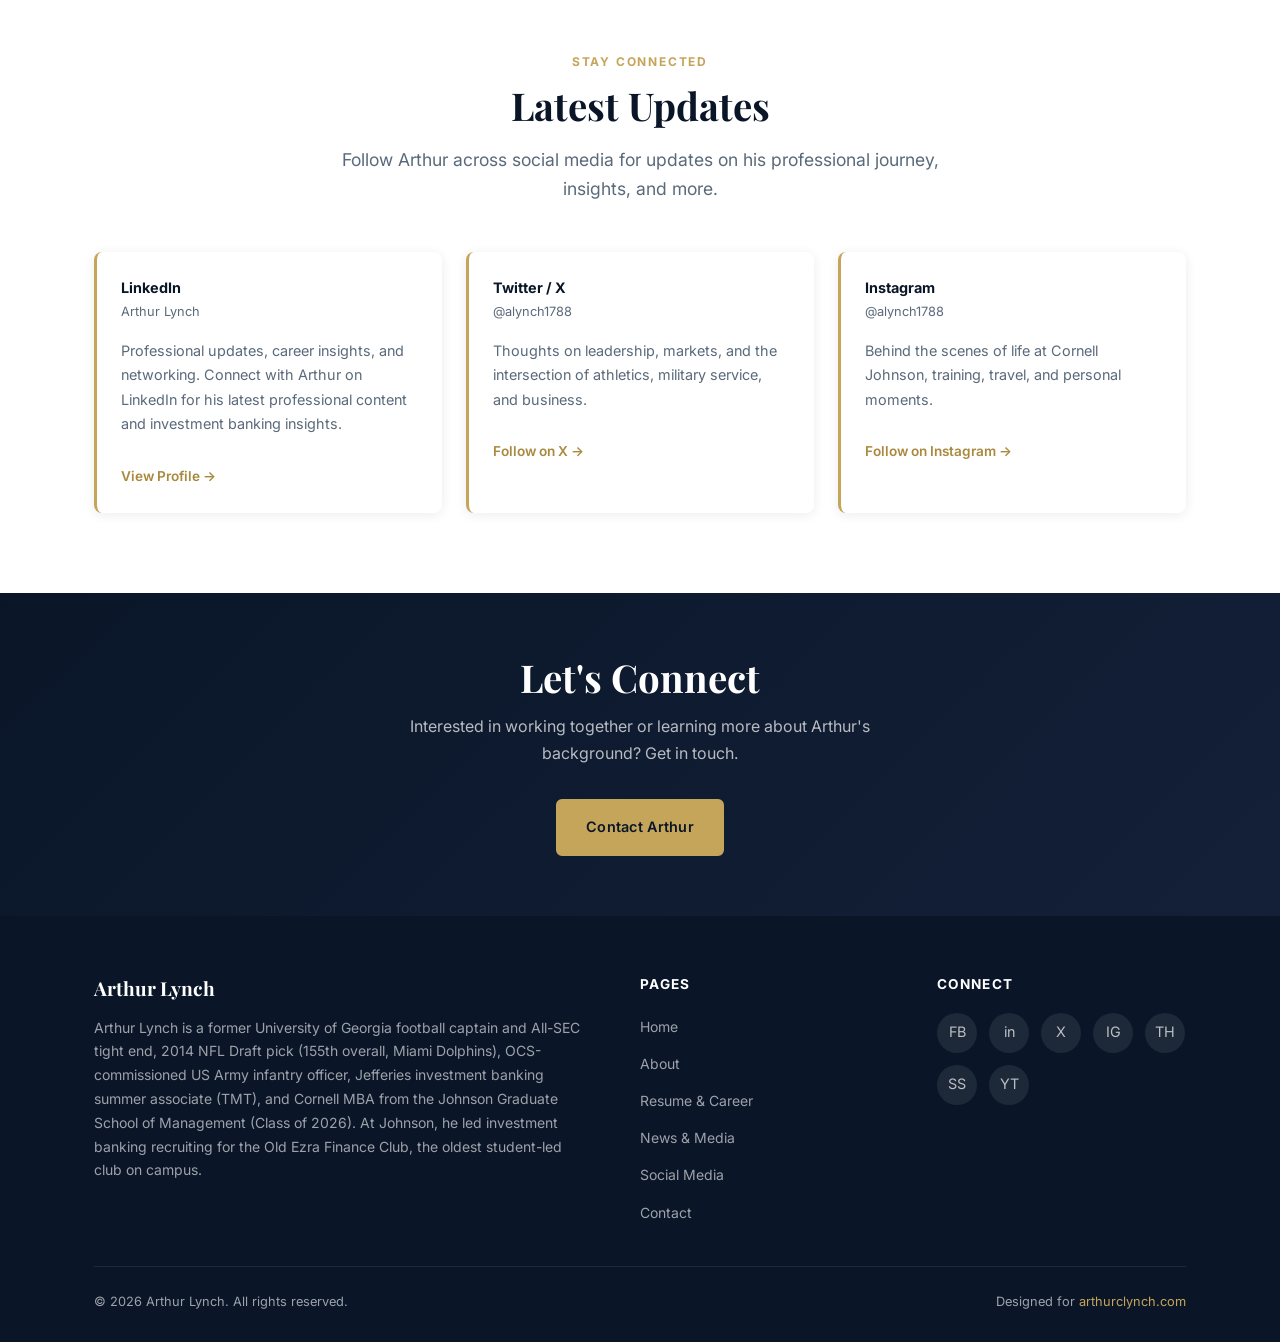
==== commit 513f9c73: "Update site to reflect Cornell MBA graduation (May 2026) - Change "MBA candidate" to "Cornell MBA" a" ====
--- a/index.html
+++ b/index.html
@@ -6,22 +6,22 @@
   <title>Arthur Lynch — NFL Veteran, US Army Officer, Cornell MBA, Investment Banking</title>
   <meta name="description" content="Arthur Lynch is a former NFL tight end (Dolphins, Jets, Broncos, Falcons), OCS-commissioned US Army infantry officer, Jefferies investment banking associate, and Cornell Johnson MBA (Class of 2026). Explore his career from the SEC to Wall Street.">
   <meta name="keywords" content="Arthur Lynch, Cornell MBA, NFL, Miami Dolphins, Army officer, investment banking, Jefferies, University of Georgia, finance professional, private equity, SEC football">
-  <link rel="canonical" href="https://www.arthurclynch.com/">
+  <link rel="canonical" href="https://arthurclynch.com/">
 
   <!-- Open Graph -->
   <meta property="og:type" content="website">
-  <meta property="og:title" content="Arthur Lynch — NFL Veteran, Army Officer, Cornell MBA, Investment Banking">
-  <meta property="og:description" content="Former NFL tight end, US Army infantry officer, Jefferies IB summer associate, and Cornell Johnson MBA candidate. A career defined by leadership, discipline, and relentless drive.">
-  <meta property="og:url" content="https://www.arthurclynch.com/">
+  <meta property="og:title" content="Arthur Lynch — NFL Veteran, US Army Officer, Cornell MBA, Investment Banking">
+  <meta property="og:description" content="Arthur Lynch is a former NFL tight end, U.S. Army officer, Cornell Johnson MBA, and investment banking associate at Jefferies.">
+  <meta property="og:url" content="https://arthurclynch.com/">
+  <meta property="og:image" content="https://arthurclynch.com/images/arthur-lynch-headshot.jpg">
   <meta property="og:site_name" content="Arthur Lynch">
-  <meta property="og:image" content="https://www.arthurclynch.com/images/arthur-lynch-og.jpg">
 
   <!-- Twitter Card -->
   <meta name="twitter:card" content="summary_large_image">
+  <meta name="twitter:title" content="Arthur Lynch — NFL Veteran, US Army Officer, Cornell MBA, Investment Banking">
+  <meta name="twitter:description" content="Arthur Lynch is a former NFL tight end, U.S. Army officer, Cornell Johnson MBA, and investment banking associate at Jefferies.">
+  <meta name="twitter:image" content="https://arthurclynch.com/images/arthur-lynch-headshot.jpg">
   <meta name="twitter:site" content="@alynch1788">
-  <meta name="twitter:title" content="Arthur Lynch — NFL Veteran, Army Officer, Cornell MBA">
-  <meta name="twitter:description" content="Former NFL tight end, US Army infantry officer, and Cornell Johnson MBA candidate.">
-  <meta name="twitter:image" content="https://www.arthurclynch.com/images/arthur-lynch-og.jpg">
 
   <!-- Fonts -->
   <link rel="preconnect" href="https://fonts.googleapis.com">
@@ -45,39 +45,50 @@
     "@context": "https://schema.org",
     "@type": "Person",
     "name": "Arthur Lynch",
-    "url": "https://www.arthurclynch.com",
-    "image": "https://www.arthurclynch.com/images/arthur-lynch-headshot.jpg",
-    "jobTitle": "Investment Banking Associate, Cornell MBA Candidate",
+    "givenName": "Arthur",
+    "familyName": "Lynch",
+    "url": "https://arthurclynch.com",
+    "image": "https://arthurclynch.com/images/arthur-lynch-headshot.jpg",
+    "jobTitle": "Investment Banking Associate",
     "worksFor": {
-      "@type": "EducationalOrganization",
-      "name": "Cornell University, Johnson Graduate School of Management"
+      "@type": "Organization",
+      "name": "Jefferies"
     },
     "alumniOf": [
       {
-        "@type": "EducationalOrganization",
-        "name": "University of Georgia"
+        "@type": "CollegeOrUniversity",
+        "name": "Cornell University — Johnson Graduate School of Management"
       },
       {
-        "@type": "EducationalOrganization",
-        "name": "Cornell University, Johnson Graduate School of Management"
+        "@type": "CollegeOrUniversity",
+        "name": "University of Georgia"
       }
     ],
-    "description": "Former NFL tight end (Miami Dolphins, New York Jets, Denver Broncos, Atlanta Falcons), OCS-commissioned US Army infantry officer, Jefferies investment banking summer associate, and Cornell Johnson MBA candidate (Class of 2026).",
+    "description": "Former NFL tight end (Miami Dolphins, New York Jets, Denver Broncos, Atlanta Falcons), OCS-commissioned U.S. Army infantry officer, Jefferies investment banking associate, and Cornell Johnson MBA (Class of 2026).",
     "sameAs": [
       "https://www.linkedin.com/in/arthurclynch/",
       "https://x.com/alynch1788",
-      "https://www.instagram.com/alynch1788/",
-      "https://www.threads.net/@alynch1788",
+      "https://www.instagram.com/alynch1788",
+      "https://www.facebook.com/ArthurCLynch",
+      "https://www.youtube.com/channel/UC_nTND04kr7YdTVXYc1t96A",
       "https://substack.com/@arthurlynch",
-      "https://medium.com/@arthurlynch",
-      "https://www.youtube.com/@arthurlynch3639",
+      "https://medium.com/@arthurlynch_",
+      "https://www.threads.com/@alynch1788",
       "https://github.com/lynch-c-arthur",
       "https://about.me/arthurlynch",
       "https://www.reddit.com/user/arthurlynch_"
     ],
-    "knowsAbout": ["Investment Banking", "Private Equity", "Leveraged Finance", "TMT", "Leadership", "Finance", "Football", "Military Service"]
+    "knowsAbout": ["Investment Banking", "NFL", "U.S. Army", "Private Equity", "Leveraged Finance", "TMT", "Leadership", "Finance", "Football", "Military Service", "Cornell MBA"],
+    "memberOf": [
+      {"@type": "SportsTeam", "name": "Miami Dolphins"},
+      {"@type": "Organization", "name": "U.S. Army"}
+    ]
   }
   </script>
+  <link rel="icon" type="image/x-icon" href="/favicon.ico">
+  <link rel="icon" type="image/png" sizes="32x32" href="/favicon-32x32.png">
+  <link rel="icon" type="image/png" sizes="16x16" href="/favicon-16x16.png">
+  <link rel="apple-touch-icon" sizes="180x180" href="/apple-touch-icon.png">
 </head>
 <body>
 
@@ -107,7 +118,7 @@
       <div class="hero-content">
         <span class="section-label">NFL &bull; US Army &bull; Jefferies &bull; Cornell MBA</span>
         <h1>Arthur <span class="highlight">Lynch</span></h1>
-        <p class="hero-tagline">From captaining the Georgia Bulldogs and competing in the NFL, to serving as a US Army infantry officer — now bringing that discipline to investment banking as a Cornell Johnson MBA.</p>
+        <p class="hero-tagline">From captaining the Georgia Bulldogs and competing in the NFL, to serving as a US Army infantry officer — now bringing that discipline to investment banking with a Cornell Johnson MBA.</p>
         <div class="hero-stats">
           <div>
             <span class="hero-stat-number">NFL</span>
@@ -128,7 +139,7 @@
         </div>
       </div>
       <div class="hero-image-wrapper">
-        <img class="hero-headshot" src="images/arthur-lynch-headshot.jpg" alt="Arthur Lynch — NFL veteran, US Army officer, Cornell MBA candidate, investment banking professional" width="380" height="380" loading="eager">
+        <img class="hero-headshot" src="images/arthur-lynch-headshot.jpg" alt="Arthur Lynch — NFL veteran, US Army officer, Cornell MBA, investment banking professional" width="380" height="380" loading="eager">
       </div>
     </div>
   </section>
@@ -163,8 +174,8 @@
         <div class="career-card">
           <div class="career-card-icon" aria-hidden="true">&#128200;</div>
           <h3>Jefferies &amp; Cornell MBA</h3>
-          <p>Investment banking summer associate at Jefferies (TMT). Received full-time return offer and am currently pursuing other full-time banking opportunities. 2nd-year MBA at Cornell Johnson, leading IB recruiting for the Old Ezra Finance Club.</p>
-          <span class="year">2024 – Present</span>
+          <p>Investment banking summer associate at Jefferies (TMT). Cornell Johnson MBA (Class of 2026). Led IB recruiting for the Old Ezra Finance Club, mentoring 100+ students preparing for Wall Street.</p>
+          <span class="year">2024 – 2026</span>
         </div>
       </div>
     </div>
@@ -228,7 +239,7 @@
       <div class="footer-inner">
         <div class="footer-bio">
           <h3>Arthur Lynch</h3>
-          <p>Arthur Lynch is a former University of Georgia football captain and All-SEC tight end, 2014 NFL Draft pick (155th overall, Miami Dolphins), OCS-commissioned US Army infantry officer, Jefferies investment banking summer associate (TMT), and 2nd-year MBA candidate at Cornell University's Johnson Graduate School of Management (Class of 2026). He leads investment banking recruiting for the Old Ezra Finance Club, the oldest student-led club on campus.</p>
+          <p>Arthur Lynch is a former University of Georgia football captain and All-SEC tight end, 2014 NFL Draft pick (155th overall, Miami Dolphins), OCS-commissioned US Army infantry officer, Jefferies investment banking summer associate (TMT), and Cornell MBA from the Johnson Graduate School of Management (Class of 2026). At Johnson, he led investment banking recruiting for the Old Ezra Finance Club, the oldest student-led club on campus.</p>
         </div>
         <div class="footer-links">
           <h4>Pages</h4>
@@ -248,15 +259,15 @@
             <a href="https://www.linkedin.com/in/arthurclynch/" class="social-icon" aria-label="LinkedIn" target="_blank" rel="noopener noreferrer">in</a>
             <a href="https://x.com/alynch1788" class="social-icon" aria-label="Twitter / X" target="_blank" rel="noopener noreferrer">X</a>
             <a href="https://www.instagram.com/alynch1788/" class="social-icon" aria-label="Instagram" target="_blank" rel="noopener noreferrer">IG</a>
-            <a href="https://www.threads.net/@alynch1788" class="social-icon" aria-label="Threads" target="_blank" rel="noopener noreferrer">TH</a>
+            <a href="https://www.threads.com/@alynch1788" class="social-icon" aria-label="Threads" target="_blank" rel="noopener noreferrer">TH</a>
             <a href="https://substack.com/@arthurlynch" class="social-icon" aria-label="Substack" target="_blank" rel="noopener noreferrer">SS</a>
-            <a href="https://www.youtube.com/@arthurlynch3639" class="social-icon" aria-label="YouTube" target="_blank" rel="noopener noreferrer">YT</a>
+            <a href="https://www.youtube.com/channel/UC_nTND04kr7YdTVXYc1t96A" class="social-icon" aria-label="YouTube" target="_blank" rel="noopener noreferrer">YT</a>
           </div>
         </div>
       </div>
       <div class="footer-bottom">
         <span>&copy; 2026 Arthur Lynch. All rights reserved.</span>
-        <span>Designed for <a href="https://www.arthurclynch.com" style="color:var(--gold)">arthurclynch.com</a></span>
+        <span>Designed for <a href="https://arthurclynch.com">arthurclynch.com</a></span>
       </div>
     </div>
   </footer>
--- a/css/style.css
+++ b/css/style.css
@@ -541,18 +541,40 @@
   gap: 10px;
 }
 .social-embed-card .embed-placeholder {
-  background: var(--light-gray);
   border-radius: 6px;
-  padding: 40px;
+  padding: 40px 32px;
   text-align: center;
-  color: var(--text-light);
   font-size: 0.9rem;
   margin: 1rem 0;
-  min-height: 300px;
-  display: flex;
+  min-height: 200px;
+  display: flex;
+  flex-direction: column;
   align-items: center;
   justify-content: center;
-}
+  gap: 12px;
+  background: linear-gradient(135deg, var(--navy) 0%, var(--navy-light) 100%);
+  color: rgba(255,255,255,0.85);
+}
+.embed-placeholder .platform-icon {
+  font-size: 3rem;
+  line-height: 1;
+  margin-bottom: 4px;
+}
+.embed-placeholder .platform-handle {
+  font-family: 'Inter', sans-serif;
+  font-weight: 600;
+  font-size: 1.15rem;
+  color: var(--gold);
+  letter-spacing: 0.01em;
+}
+.embed-placeholder .platform-cta {
+  font-size: 0.8rem;
+  text-transform: uppercase;
+  letter-spacing: 0.1em;
+  color: rgba(255,255,255,0.5);
+  font-weight: 500;
+}
+.social-embed-card .embed-placeholder-hint { display: none; }
 .follow-btn {
   display: inline-flex;
   align-items: center;
@@ -708,6 +730,25 @@
 }
 .cta-banner h2 { color: var(--white); margin-bottom: 0.75rem; }
 .cta-banner p { color: rgba(255,255,255,0.7); margin-bottom: 2rem; max-width: 500px; margin-left: auto; margin-right: auto; }
+
+/* --- Contact Form --- */
+.contact-form-title { margin-bottom: 0.5rem; }
+.contact-form-subtitle { color: var(--text-light); margin-bottom: 2rem; font-size: 0.95rem; }
+.btn-full-width { width: 100%; justify-content: center; }
+.recruiter-callout { margin-top: 2rem; padding: 24px; background: var(--light-gray); border-radius: var(--radius); }
+.recruiter-callout h4 { margin-bottom: 0.5rem; }
+.recruiter-callout p { font-size: 0.875rem; color: var(--text-light); margin-bottom: 0; }
+
+/* --- Embed & Quick Links --- */
+.embed-placeholder-hint { font-size: 0.8rem; margin-top: 0.5rem; }
+.skills-grid a.skill-tag { text-decoration: none; color: var(--navy); }
+
+/* --- Blog Article --- */
+.container-narrow { max-width: 760px; }
+.back-link { margin-top: 2rem; }
+
+/* --- Footer Brand Link --- */
+.footer-bottom a { color: var(--gold); }
 
 /* --- Utility --- */
 .text-center { text-align: center; }
